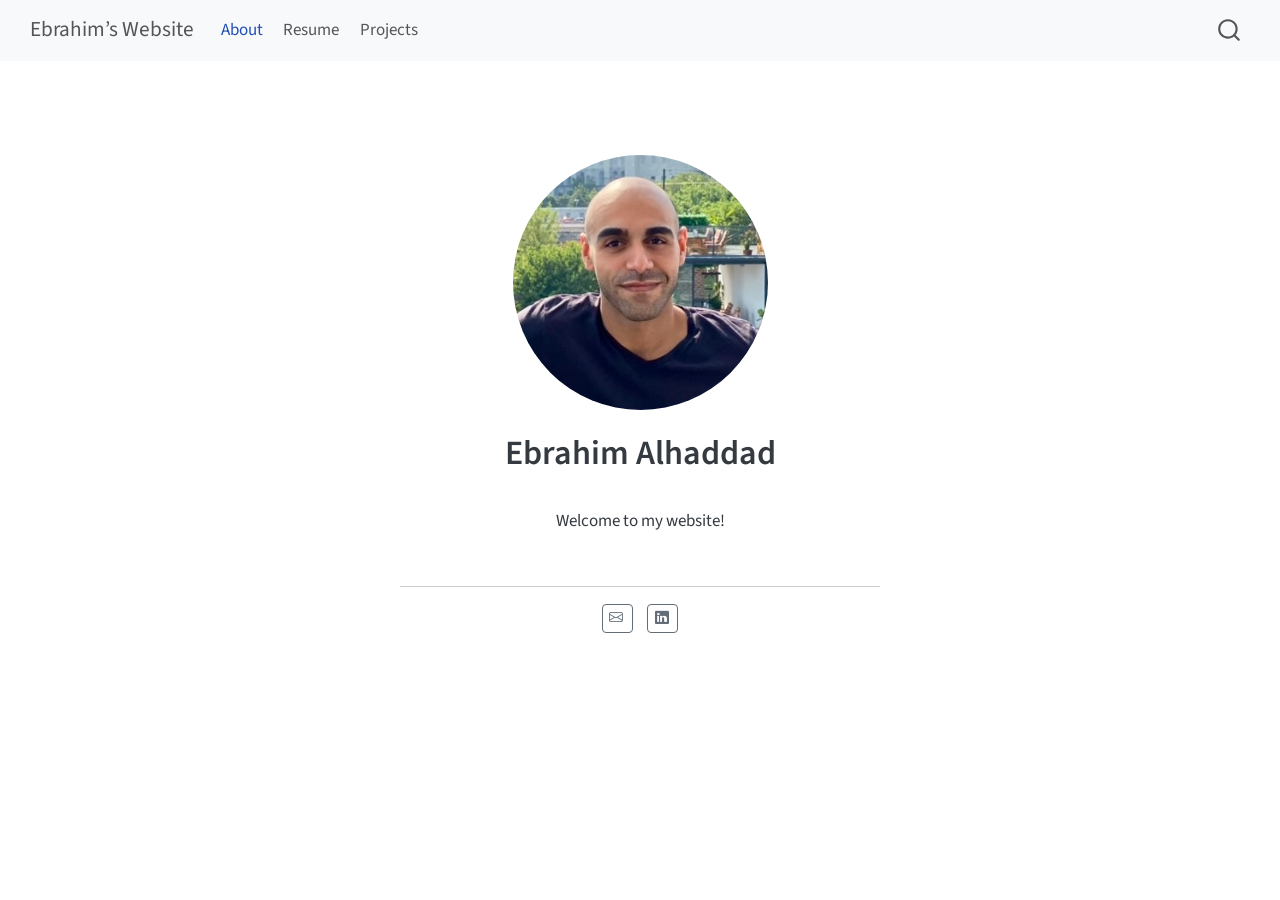
==== docs/index.html @ f22c5bf1 "init" ====
<!DOCTYPE html>
<html xmlns="http://www.w3.org/1999/xhtml" lang="en" xml:lang="en"><head>

<meta charset="utf-8">
<meta name="generator" content="quarto-1.9.13">

<meta name="viewport" content="width=device-width, initial-scale=1.0, user-scalable=yes">


<title>Ebrahim Alhaddad – Ebrahim’s Website</title>
<style>
code{white-space: pre-wrap;}
span.smallcaps{font-variant: small-caps;}
div.columns{display: flex; gap: min(4vw, 1.5em);}
div.column{flex: auto; overflow-x: auto;}
div.hanging-indent{margin-left: 1.5em; text-indent: -1.5em;}
ul.task-list{list-style: none;}
ul.task-list li input[type="checkbox"] {
  width: 0.8em;
  margin: 0 0.8em 0.2em -1em; /* quarto-specific, see https://github.com/quarto-dev/quarto-cli/issues/4556 */ 
  vertical-align: middle;
}
</style>


<script src="site_libs/quarto-nav/quarto-nav.js"></script>
<script src="site_libs/quarto-nav/headroom.min.js"></script>
<script src="site_libs/clipboard/clipboard.min.js"></script>
<script src="site_libs/quarto-search/autocomplete.umd.js"></script>
<script src="site_libs/quarto-search/fuse.min.js"></script>
<script src="site_libs/quarto-search/quarto-search.js"></script>
<meta name="quarto:offset" content="./">
<script src="site_libs/quarto-html/quarto.js" type="module"></script>
<script src="site_libs/quarto-html/tabsets/tabsets.js" type="module"></script>
<script src="site_libs/quarto-html/axe/axe-check.js" type="module"></script>
<script src="site_libs/quarto-html/popper.min.js"></script>
<script src="site_libs/quarto-html/tippy.umd.min.js"></script>
<link href="site_libs/quarto-html/tippy.css" rel="stylesheet">
<link href="site_libs/quarto-html/quarto-syntax-highlighting-ac077c1e730dfeb5e42400639d17284e.css" rel="stylesheet" id="quarto-text-highlighting-styles">
<script src="site_libs/bootstrap/bootstrap.min.js"></script>
<link href="site_libs/bootstrap/bootstrap-icons.css" rel="stylesheet">
<link href="site_libs/bootstrap/bootstrap-610593e65a40a0629ca575dfc540a55b.min.css" rel="stylesheet" append-hash="true" id="quarto-bootstrap" data-mode="light">
<script id="quarto-search-options" type="application/json">{
  "location": "navbar",
  "copy-button": false,
  "collapse-after": 3,
  "panel-placement": "end",
  "type": "overlay",
  "limit": 50,
  "keyboard-shortcut": [
    "f",
    "/",
    "s"
  ],
  "show-item-context": false,
  "language": {
    "search-no-results-text": "No results",
    "search-matching-documents-text": "matching documents",
    "search-copy-link-title": "Copy link to search",
    "search-hide-matches-text": "Hide additional matches",
    "search-more-match-text": "more match in this document",
    "search-more-matches-text": "more matches in this document",
    "search-clear-button-title": "Clear",
    "search-text-placeholder": "",
    "search-detached-cancel-button-title": "Cancel",
    "search-submit-button-title": "Submit",
    "search-label": "Search"
  }
}</script>


<link rel="stylesheet" href="styles.css">
</head>

<body class="nav-fixed fullcontent quarto-light">

<div id="quarto-search-results"></div>
  <header id="quarto-header" class="headroom fixed-top">
    <nav class="navbar navbar-expand-lg " data-bs-theme="dark">
      <div class="navbar-container container-fluid">
      <div class="navbar-brand-container mx-auto">
    <a class="navbar-brand" href="./index.html">
    <span class="navbar-title">Ebrahim’s Website</span>
    </a>
  </div>
            <div id="quarto-search" class="" title="Search"></div>
          <button class="navbar-toggler" type="button" data-bs-toggle="collapse" data-bs-target="#navbarCollapse" aria-controls="navbarCollapse" role="menu" aria-expanded="false" aria-label="Toggle navigation" onclick="if (window.quartoToggleHeadroom) { window.quartoToggleHeadroom(); }">
  <span class="navbar-toggler-icon"></span>
</button>
          <div class="collapse navbar-collapse" id="navbarCollapse">
            <ul class="navbar-nav navbar-nav-scroll me-auto">
  <li class="nav-item">
    <a class="nav-link active" href="./index.html" aria-current="page"> 
<span class="menu-text">About</span></a>
  </li>  
  <li class="nav-item">
    <a class="nav-link" href="./resume.html"> 
<span class="menu-text">Resume</span></a>
  </li>  
  <li class="nav-item">
    <a class="nav-link" href="./projects.html"> 
<span class="menu-text">Projects</span></a>
  </li>  
</ul>
          </div> <!-- /navcollapse -->
            <div class="quarto-navbar-tools">
</div>
      </div> <!-- /container-fluid -->
    </nav>
</header>
<!-- content -->
<div id="quarto-content" class="quarto-container page-columns page-rows-contents page-layout-article page-navbar">
<!-- sidebar -->
<!-- margin-sidebar -->
    
<!-- main -->
<div class="quarto-about-jolla">
  <img src="files/untitled.jpg" class="about-image
  round " style="height: 15em; width: 15em;">
 <header id="title-block-header" class="quarto-title-block default">
<div class="quarto-title">
<h1 class="title">Ebrahim Alhaddad</h1>
</div>
<div class="quarto-title-meta">
  </div>
</header><main class="content" id="quarto-document-content">
<p>Welcome to my website!</p>


</main> 
  <hr class="about-sep">
   <div class="about-links">
  <a href="mailto:efalhadd@gmail.com" class="about-link" rel="" target="">
    <i class="bi bi-envelope"></i>
     <span class="about-link-text"></span>
  </a>
  <a href="https://www.linkedin.com/in/efalhadd/" class="about-link" rel="" target="">
    <i class="bi bi-linkedin"></i>
     <span class="about-link-text"></span>
  </a>
</div>
</div>
 <!-- /main -->
<script id="quarto-html-after-body" type="application/javascript">
  window.document.addEventListener("DOMContentLoaded", function (event) {
    const isCodeAnnotation = (el) => {
      for (const clz of el.classList) {
        if (clz.startsWith('code-annotation-')) {                     
          return true;
        }
      }
      return false;
    }
    const onCopySuccess = function(e) {
      // button target
      const button = e.trigger;
      // don't keep focus
      button.blur();
      // flash "checked"
      button.classList.add('code-copy-button-checked');
      var currentTitle = button.getAttribute("title");
      button.setAttribute("title", "Copied!");
      let tooltip;
      if (window.bootstrap) {
        button.setAttribute("data-bs-toggle", "tooltip");
        button.setAttribute("data-bs-placement", "left");
        button.setAttribute("data-bs-title", "Copied!");
        tooltip = new bootstrap.Tooltip(button, 
          { trigger: "manual", 
            customClass: "code-copy-button-tooltip",
            offset: [0, -8]});
        tooltip.show();    
      }
      setTimeout(function() {
        if (tooltip) {
          tooltip.hide();
          button.removeAttribute("data-bs-title");
          button.removeAttribute("data-bs-toggle");
          button.removeAttribute("data-bs-placement");
        }
        button.setAttribute("title", currentTitle);
        button.classList.remove('code-copy-button-checked');
      }, 1000);
      // clear code selection
      e.clearSelection();
    }
    const getTextToCopy = function(trigger) {
      const outerScaffold = trigger.parentElement.cloneNode(true);
      const codeEl = outerScaffold.querySelector('code');
      for (const childEl of codeEl.children) {
        if (isCodeAnnotation(childEl)) {
          childEl.remove();
        }
      }
      return codeEl.innerText;
    }
    const clipboard = new window.ClipboardJS('.code-copy-button:not([data-in-quarto-modal])', {
      text: getTextToCopy
    });
    clipboard.on('success', onCopySuccess);
    if (window.document.getElementById('quarto-embedded-source-code-modal')) {
      const clipboardModal = new window.ClipboardJS('.code-copy-button[data-in-quarto-modal]', {
        text: getTextToCopy,
        container: window.document.getElementById('quarto-embedded-source-code-modal')
      });
      clipboardModal.on('success', onCopySuccess);
    }
      var localhostRegex = new RegExp(/^(?:http|https):\/\/localhost\:?[0-9]*\//);
      var mailtoRegex = new RegExp(/^mailto:/);
        var filterRegex = new RegExp('/' + window.location.host + '/');
      var isInternal = (href) => {
          return filterRegex.test(href) || localhostRegex.test(href) || mailtoRegex.test(href);
      }
      // Inspect non-navigation links and adorn them if external
     var links = window.document.querySelectorAll('a[href]:not(.nav-link):not(.navbar-brand):not(.toc-action):not(.sidebar-link):not(.sidebar-item-toggle):not(.pagination-link):not(.no-external):not([aria-hidden]):not(.dropdown-item):not(.quarto-navigation-tool):not(.about-link)');
      for (var i=0; i<links.length; i++) {
        const link = links[i];
        if (!isInternal(link.href)) {
          // undo the damage that might have been done by quarto-nav.js in the case of
          // links that we want to consider external
          if (link.dataset.originalHref !== undefined) {
            link.href = link.dataset.originalHref;
          }
        }
      }
    function tippyHover(el, contentFn, onTriggerFn, onUntriggerFn) {
      const config = {
        allowHTML: true,
        maxWidth: 500,
        delay: 100,
        arrow: false,
        appendTo: function(el) {
            return el.parentElement;
        },
        interactive: true,
        interactiveBorder: 10,
        theme: 'quarto',
        placement: 'bottom-start',
      };
      if (contentFn) {
        config.content = contentFn;
      }
      if (onTriggerFn) {
        config.onTrigger = onTriggerFn;
      }
      if (onUntriggerFn) {
        config.onUntrigger = onUntriggerFn;
      }
      window.tippy(el, config); 
    }
    const noterefs = window.document.querySelectorAll('a[role="doc-noteref"]');
    for (var i=0; i<noterefs.length; i++) {
      const ref = noterefs[i];
      tippyHover(ref, function() {
        // use id or data attribute instead here
        let href = ref.getAttribute('data-footnote-href') || ref.getAttribute('href');
        try { href = new URL(href).hash; } catch {}
        const id = href.replace(/^#\/?/, "");
        const note = window.document.getElementById(id);
        if (note) {
          return note.innerHTML;
        } else {
          return "";
        }
      });
    }
    const xrefs = window.document.querySelectorAll('a.quarto-xref');
    const processXRef = (id, note) => {
      // Strip column container classes
      const stripColumnClz = (el) => {
        el.classList.remove("page-full", "page-columns");
        if (el.children) {
          for (const child of el.children) {
            stripColumnClz(child);
          }
        }
      }
      stripColumnClz(note)
      if (id === null || id.startsWith('sec-')) {
        // Special case sections, only their first couple elements
        const container = document.createElement("div");
        if (note.children && note.children.length > 2) {
          container.appendChild(note.children[0].cloneNode(true));
          for (let i = 1; i < note.children.length; i++) {
            const child = note.children[i];
            if (child.tagName === "P" && child.innerText === "") {
              continue;
            } else {
              container.appendChild(child.cloneNode(true));
              break;
            }
          }
          if (window.Quarto?.typesetMath) {
            window.Quarto.typesetMath(container);
          }
          return container.innerHTML
        } else {
          if (window.Quarto?.typesetMath) {
            window.Quarto.typesetMath(note);
          }
          return note.innerHTML;
        }
      } else {
        // Remove any anchor links if they are present
        const anchorLink = note.querySelector('a.anchorjs-link');
        if (anchorLink) {
          anchorLink.remove();
        }
        if (window.Quarto?.typesetMath) {
          window.Quarto.typesetMath(note);
        }
        if (note.classList.contains("callout")) {
          return note.outerHTML;
        } else {
          return note.innerHTML;
        }
      }
    }
    for (var i=0; i<xrefs.length; i++) {
      const xref = xrefs[i];
      tippyHover(xref, undefined, function(instance) {
        instance.disable();
        let url = xref.getAttribute('href');
        let hash = undefined; 
        if (url.startsWith('#')) {
          hash = url;
        } else {
          try { hash = new URL(url).hash; } catch {}
        }
        if (hash) {
          const id = hash.replace(/^#\/?/, "");
          const note = window.document.getElementById(id);
          if (note !== null) {
            try {
              const html = processXRef(id, note.cloneNode(true));
              instance.setContent(html);
            } finally {
              instance.enable();
              instance.show();
            }
          } else {
            // See if we can fetch this
            fetch(url.split('#')[0])
            .then(res => res.text())
            .then(html => {
              const parser = new DOMParser();
              const htmlDoc = parser.parseFromString(html, "text/html");
              const note = htmlDoc.getElementById(id);
              if (note !== null) {
                const html = processXRef(id, note);
                instance.setContent(html);
              } 
            }).finally(() => {
              instance.enable();
              instance.show();
            });
          }
        } else {
          // See if we can fetch a full url (with no hash to target)
          // This is a special case and we should probably do some content thinning / targeting
          fetch(url)
          .then(res => res.text())
          .then(html => {
            const parser = new DOMParser();
            const htmlDoc = parser.parseFromString(html, "text/html");
            const note = htmlDoc.querySelector('main.content');
            if (note !== null) {
              // This should only happen for chapter cross references
              // (since there is no id in the URL)
              // remove the first header
              if (note.children.length > 0 && note.children[0].tagName === "HEADER") {
                note.children[0].remove();
              }
              const html = processXRef(null, note);
              instance.setContent(html);
            } 
          }).finally(() => {
            instance.enable();
            instance.show();
          });
        }
      }, function(instance) {
      });
    }
        let selectedAnnoteEl;
        const selectorForAnnotation = ( cell, annotation) => {
          let cellAttr = 'data-code-cell="' + cell + '"';
          let lineAttr = 'data-code-annotation="' +  annotation + '"';
          const selector = 'span[' + cellAttr + '][' + lineAttr + ']';
          return selector;
        }
        const selectCodeLines = (annoteEl) => {
          const doc = window.document;
          const targetCell = annoteEl.getAttribute("data-target-cell");
          const targetAnnotation = annoteEl.getAttribute("data-target-annotation");
          const annoteSpan = window.document.querySelector(selectorForAnnotation(targetCell, targetAnnotation));
          const lines = annoteSpan.getAttribute("data-code-lines").split(",");
          const lineIds = lines.map((line) => {
            return targetCell + "-" + line;
          })
          let top = null;
          let height = null;
          let parent = null;
          if (lineIds.length > 0) {
              //compute the position of the single el (top and bottom and make a div)
              const el = window.document.getElementById(lineIds[0]);
              top = el.offsetTop;
              height = el.offsetHeight;
              parent = el.parentElement.parentElement;
            if (lineIds.length > 1) {
              const lastEl = window.document.getElementById(lineIds[lineIds.length - 1]);
              const bottom = lastEl.offsetTop + lastEl.offsetHeight;
              height = bottom - top;
            }
            if (top !== null && height !== null && parent !== null) {
              // cook up a div (if necessary) and position it 
              let div = window.document.getElementById("code-annotation-line-highlight");
              if (div === null) {
                div = window.document.createElement("div");
                div.setAttribute("id", "code-annotation-line-highlight");
                div.style.position = 'absolute';
                parent.appendChild(div);
              }
              div.style.top = top - 2 + "px";
              div.style.height = height + 4 + "px";
              div.style.left = 0;
              let gutterDiv = window.document.getElementById("code-annotation-line-highlight-gutter");
              if (gutterDiv === null) {
                gutterDiv = window.document.createElement("div");
                gutterDiv.setAttribute("id", "code-annotation-line-highlight-gutter");
                gutterDiv.style.position = 'absolute';
                const codeCell = window.document.getElementById(targetCell);
                const gutter = codeCell.querySelector('.code-annotation-gutter');
                gutter.appendChild(gutterDiv);
              }
              gutterDiv.style.top = top - 2 + "px";
              gutterDiv.style.height = height + 4 + "px";
            }
            selectedAnnoteEl = annoteEl;
          }
        };
        const unselectCodeLines = () => {
          const elementsIds = ["code-annotation-line-highlight", "code-annotation-line-highlight-gutter"];
          elementsIds.forEach((elId) => {
            const div = window.document.getElementById(elId);
            if (div) {
              div.remove();
            }
          });
          selectedAnnoteEl = undefined;
        };
          // Handle positioning of the toggle
      window.addEventListener(
        "resize",
        throttle(() => {
          elRect = undefined;
          if (selectedAnnoteEl) {
            selectCodeLines(selectedAnnoteEl);
          }
        }, 10)
      );
      function throttle(fn, ms) {
      let throttle = false;
      let timer;
        return (...args) => {
          if(!throttle) { // first call gets through
              fn.apply(this, args);
              throttle = true;
          } else { // all the others get throttled
              if(timer) clearTimeout(timer); // cancel #2
              timer = setTimeout(() => {
                fn.apply(this, args);
                timer = throttle = false;
              }, ms);
          }
        };
      }
        // Attach click handler to the DT
        const annoteDls = window.document.querySelectorAll('dt[data-target-cell]');
        for (const annoteDlNode of annoteDls) {
          annoteDlNode.addEventListener('click', (event) => {
            const clickedEl = event.target;
            if (clickedEl !== selectedAnnoteEl) {
              unselectCodeLines();
              const activeEl = window.document.querySelector('dt[data-target-cell].code-annotation-active');
              if (activeEl) {
                activeEl.classList.remove('code-annotation-active');
              }
              selectCodeLines(clickedEl);
              clickedEl.classList.add('code-annotation-active');
            } else {
              // Unselect the line
              unselectCodeLines();
              clickedEl.classList.remove('code-annotation-active');
            }
          });
        }
    const findCites = (el) => {
      const parentEl = el.parentElement;
      if (parentEl) {
        const cites = parentEl.dataset.cites;
        if (cites) {
          return {
            el,
            cites: cites.split(' ')
          };
        } else {
          return findCites(el.parentElement)
        }
      } else {
        return undefined;
      }
    };
    var bibliorefs = window.document.querySelectorAll('a[role="doc-biblioref"]');
    for (var i=0; i<bibliorefs.length; i++) {
      const ref = bibliorefs[i];
      const citeInfo = findCites(ref);
      if (citeInfo) {
        tippyHover(citeInfo.el, function() {
          var popup = window.document.createElement('div');
          citeInfo.cites.forEach(function(cite) {
            var citeDiv = window.document.createElement('div');
            citeDiv.classList.add('hanging-indent');
            citeDiv.classList.add('csl-entry');
            var biblioDiv = window.document.getElementById('ref-' + cite);
            if (biblioDiv) {
              citeDiv.innerHTML = biblioDiv.innerHTML;
            }
            popup.appendChild(citeDiv);
          });
          return popup.innerHTML;
        });
      }
    }
  });
  </script>
</div> <!-- /content -->




</body></html>
---- docs/site_libs/quarto-html/tippy.css ----
.tippy-box[data-animation=fade][data-state=hidden]{opacity:0}[data-tippy-root]{max-width:calc(100vw - 10px)}.tippy-box{position:relative;background-color:#333;color:#fff;border-radius:4px;font-size:14px;line-height:1.4;white-space:normal;outline:0;transition-property:transform,visibility,opacity}.tippy-box[data-placement^=top]>.tippy-arrow{bottom:0}.tippy-box[data-placement^=top]>.tippy-arrow:before{bottom:-7px;left:0;border-width:8px 8px 0;border-top-color:initial;transform-origin:center top}.tippy-box[data-placement^=bottom]>.tippy-arrow{top:0}.tippy-box[data-placement^=bottom]>.tippy-arrow:before{top:-7px;left:0;border-width:0 8px 8px;border-bottom-color:initial;transform-origin:center bottom}.tippy-box[data-placement^=left]>.tippy-arrow{right:0}.tippy-box[data-placement^=left]>.tippy-arrow:before{border-width:8px 0 8px 8px;border-left-color:initial;right:-7px;transform-origin:center left}.tippy-box[data-placement^=right]>.tippy-arrow{left:0}.tippy-box[data-placement^=right]>.tippy-arrow:before{left:-7px;border-width:8px 8px 8px 0;border-right-color:initial;transform-origin:center right}.tippy-box[data-inertia][data-state=visible]{transition-timing-function:cubic-bezier(.54,1.5,.38,1.11)}.tippy-arrow{width:16px;height:16px;color:#333}.tippy-arrow:before{content:"";position:absolute;border-color:transparent;border-style:solid}.tippy-content{position:relative;padding:5px 9px;z-index:1}
---- docs/site_libs/quarto-html/quarto-syntax-highlighting-ac077c1e730dfeb5e42400639d17284e.css ----
/* quarto syntax highlight colors */
:root {
  --quarto-hl-ot-color: #003B4F;
  --quarto-hl-at-color: #657422;
  --quarto-hl-ss-color: #20794D;
  --quarto-hl-an-color: #5E5E5E;
  --quarto-hl-fu-color: #4758AB;
  --quarto-hl-st-color: #20794D;
  --quarto-hl-cf-color: #003B4F;
  --quarto-hl-op-color: #5E5E5E;
  --quarto-hl-er-color: #AD0000;
  --quarto-hl-bn-color: #AD0000;
  --quarto-hl-al-color: #AD0000;
  --quarto-hl-va-color: #111111;
  --quarto-hl-bu-color: inherit;
  --quarto-hl-ex-color: inherit;
  --quarto-hl-pp-color: #AD0000;
  --quarto-hl-in-color: #5E5E5E;
  --quarto-hl-vs-color: #20794D;
  --quarto-hl-wa-color: #5E5E5E;
  --quarto-hl-do-color: #5E5E5E;
  --quarto-hl-im-color: #00769E;
  --quarto-hl-ch-color: #20794D;
  --quarto-hl-dt-color: #AD0000;
  --quarto-hl-fl-color: #AD0000;
  --quarto-hl-co-color: #5E5E5E;
  --quarto-hl-cv-color: #5E5E5E;
  --quarto-hl-cn-color: #8f5902;
  --quarto-hl-sc-color: #5E5E5E;
  --quarto-hl-dv-color: #AD0000;
  --quarto-hl-kw-color: #003B4F;
}

/* other quarto variables */
:root {
  --quarto-font-monospace: SFMono-Regular, Menlo, Monaco, Consolas, "Liberation Mono", "Courier New", monospace;
}

/* syntax highlight based on Pandoc's rules */
pre > code.sourceCode > span {
  color: #003B4F;
}

code.sourceCode > span {
  color: #003B4F;
}

div.sourceCode,
div.sourceCode pre.sourceCode {
  color: #003B4F;
}

/* Normal */
code span {
  color: #003B4F;
}

/* Alert */
code span.al {
  color: #AD0000;
  font-style: inherit;
}

/* Annotation */
code span.an {
  color: #5E5E5E;
  font-style: inherit;
}

/* Attribute */
code span.at {
  color: #657422;
  font-style: inherit;
}

/* BaseN */
code span.bn {
  color: #AD0000;
  font-style: inherit;
}

/* BuiltIn */
code span.bu {
  font-style: inherit;
}

/* ControlFlow */
code span.cf {
  color: #003B4F;
  font-weight: bold;
  font-style: inherit;
}

/* Char */
code span.ch {
  color: #20794D;
  font-style: inherit;
}

/* Constant */
code span.cn {
  color: #8f5902;
  font-style: inherit;
}

/* Comment */
code span.co {
  color: #5E5E5E;
  font-style: inherit;
}

/* CommentVar */
code span.cv {
  color: #5E5E5E;
  font-style: italic;
}

/* Documentation */
code span.do {
  color: #5E5E5E;
  font-style: italic;
}

/* DataType */
code span.dt {
  color: #AD0000;
  font-style: inherit;
}

/* DecVal */
code span.dv {
  color: #AD0000;
  font-style: inherit;
}

/* Error */
code span.er {
  color: #AD0000;
  font-style: inherit;
}

/* Extension */
code span.ex {
  font-style: inherit;
}

/* Float */
code span.fl {
  color: #AD0000;
  font-style: inherit;
}

/* Function */
code span.fu {
  color: #4758AB;
  font-style: inherit;
}

/* Import */
code span.im {
  color: #00769E;
  font-style: inherit;
}

/* Information */
code span.in {
  color: #5E5E5E;
  font-style: inherit;
}

/* Keyword */
code span.kw {
  color: #003B4F;
  font-weight: bold;
  font-style: inherit;
}

/* Operator */
code span.op {
  color: #5E5E5E;
  font-style: inherit;
}

/* Other */
code span.ot {
  color: #003B4F;
  font-style: inherit;
}

/* Preprocessor */
code span.pp {
  color: #AD0000;
  font-style: inherit;
}

/* SpecialChar */
code span.sc {
  color: #5E5E5E;
  font-style: inherit;
}

/* SpecialString */
code span.ss {
  color: #20794D;
  font-style: inherit;
}

/* String */
code span.st {
  color: #20794D;
  font-style: inherit;
}

/* Variable */
code span.va {
  color: #111111;
  font-style: inherit;
}

/* VerbatimString */
code span.vs {
  color: #20794D;
  font-style: inherit;
}

/* Warning */
code span.wa {
  color: #5E5E5E;
  font-style: italic;
}

.prevent-inlining {
  content: "</";
}

/*# sourceMappingURL=1ea6d01bc6c35c1b2edc43c07bed6db0.css.map */
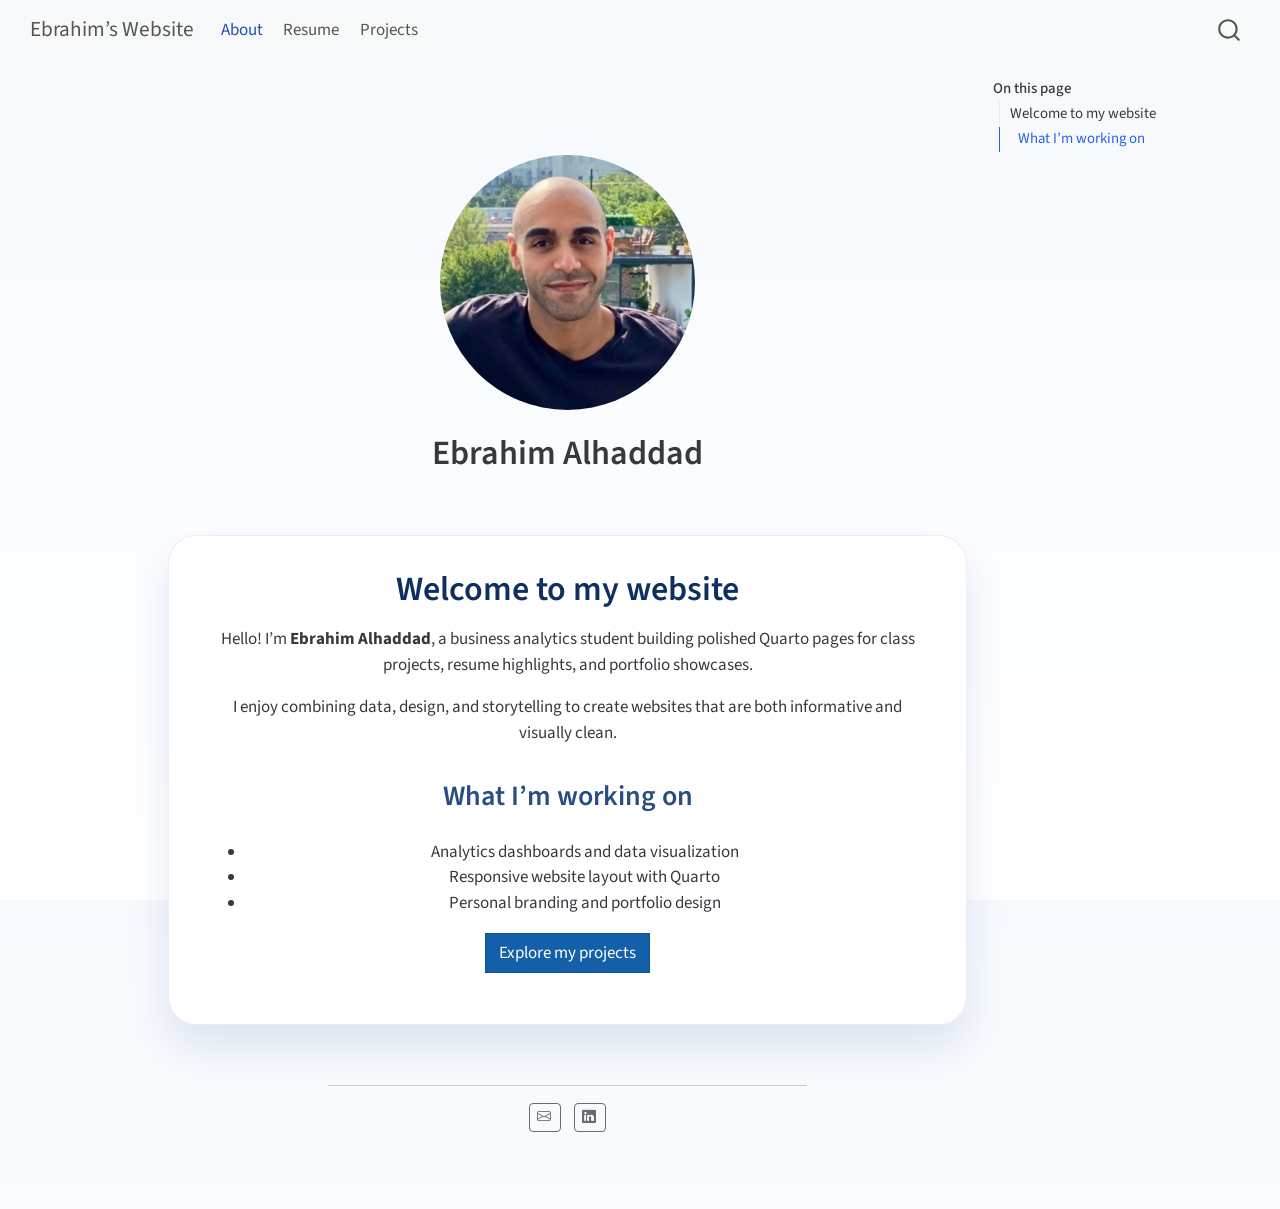
==== commit 1fc9ec61: "edit" ====
--- a/docs/index.html
+++ b/docs/index.html
@@ -72,7 +72,7 @@
 <link rel="stylesheet" href="styles.css">
 </head>
 
-<body class="nav-fixed fullcontent quarto-light">
+<body class="nav-fixed quarto-light">
 
 <div id="quarto-search-results"></div>
   <header id="quarto-header" class="headroom fixed-top">
@@ -112,7 +112,17 @@
 <div id="quarto-content" class="quarto-container page-columns page-rows-contents page-layout-article page-navbar">
 <!-- sidebar -->
 <!-- margin-sidebar -->
-    
+    <div id="quarto-margin-sidebar" class="sidebar margin-sidebar">
+        <nav id="TOC" role="doc-toc" class="toc-active">
+    <h2 id="toc-title">On this page</h2>
+  <ul>
+  <li><a href="#welcome-to-my-website" id="toc-welcome-to-my-website" class="nav-link active" data-scroll-target="#welcome-to-my-website">Welcome to my website</a>
+  <ul class="collapse">
+  <li><a href="#what-im-working-on" id="toc-what-im-working-on" class="nav-link" data-scroll-target="#what-im-working-on">What I’m working on</a></li>
+  </ul></li>
+  </ul>
+</nav>
+    </div>
 <!-- main -->
 <div class="quarto-about-jolla">
   <img src="files/untitled.jpg" class="about-image
@@ -124,7 +134,21 @@
 <div class="quarto-title-meta">
   </div>
 </header><main class="content" id="quarto-document-content">
-<p>Welcome to my website!</p>
+
+<section id="welcome-to-my-website" class="level1 hero">
+<h1>Welcome to my website</h1>
+<p>Hello! I’m <strong>Ebrahim Alhaddad</strong>, a business analytics student building polished Quarto pages for class projects, resume highlights, and portfolio showcases.</p>
+<p>I enjoy combining data, design, and storytelling to create websites that are both informative and visually clean.</p>
+<section id="what-im-working-on" class="level2">
+<h2 data-anchor-id="what-im-working-on">What I’m working on</h2>
+<ul>
+<li>Analytics dashboards and data visualization</li>
+<li>Responsive website layout with Quarto</li>
+<li>Personal branding and portfolio design</li>
+</ul>
+<p><a href="./projects.html" class="btn btn-primary">Explore my projects</a></p>
+</section>
+</section>
 
 
 </main> 
--- a/docs/styles.css
+++ b/docs/styles.css
@@ -0,0 +1,45 @@
+/* css styles */
+
+body {
+  background: linear-gradient(180deg, #f6f9fd 0%, #ffffff 100%);
+}
+
+.hero {
+  border-radius: 28px;
+  padding: 2rem 2.5rem;
+  margin: 1.5rem 0;
+  background: rgba(255, 255, 255, 0.92);
+  box-shadow: 0 22px 38px rgba(41, 85, 153, 0.12);
+  border: 1px solid rgba(29, 86, 149, 0.1);
+}
+
+.hero h1 {
+  margin-top: 0;
+  color: #0f2f60;
+}
+
+.hero h2 {
+  color: #2a4c82;
+}
+
+a,
+a:visited {
+  color: #0d3e7c;
+}
+
+a:hover,
+a:focus {
+  color: #082952;
+}
+
+.btn-primary {
+  background-color: #1360a8;
+  border-color: #0f5496;
+  color: #ffffff;
+}
+
+.btn-primary:hover,
+.btn-primary:focus {
+  background-color: #0d4e83;
+  border-color: #0b436f;
+}
